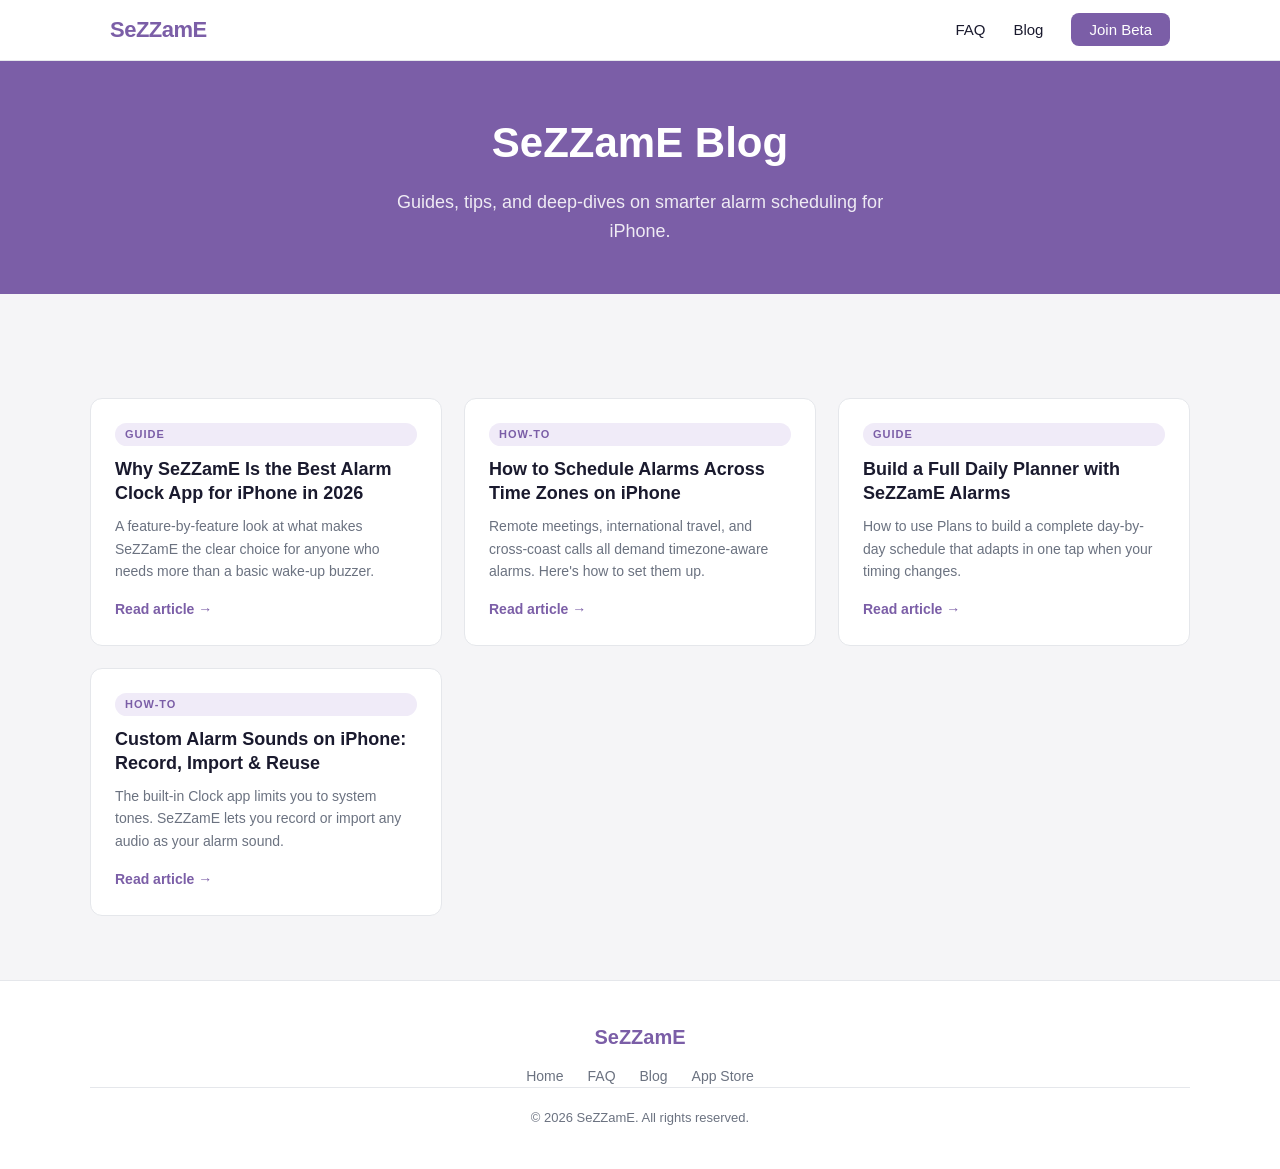
==== blog/index.html @ 6097d379 "fix: positive tone, TestFlight beta messaging, app icon in hero, remove Android badge" ====
<!DOCTYPE html>
<html lang="en">
<head>
  <meta charset="UTF-8">
  <meta name="viewport" content="width=device-width, initial-scale=1.0">
  <title>SeZZamE Blog – iPhone Alarm Tips, Guides &amp; Productivity</title>
  <meta name="description" content="The SeZZamE blog: in-depth guides on alarm scheduling, timezone management, custom sounds, daily planning, and getting the most out of your iPhone alarm clock.">
  <link rel="canonical" href="https://sezzame.app/blog/">
  <meta property="og:title" content="SeZZamE Blog – iPhone Alarm Tips &amp; Guides">
  <meta property="og:description" content="In-depth guides on alarm scheduling, timezone management, custom sounds, and daily planning.">
  <meta property="og:type" content="website">
  <meta property="og:url" content="https://sezzame.app/blog/">
  <link rel="stylesheet" href="../style.css">
</head>
<body>

<nav>
  <div class="nav-inner">
    <a class="nav-logo" href="../">SeZZamE</a>
    <ul class="nav-links">
      <li><a href="../faq.html">FAQ</a></li>
      <li><a href="./">Blog</a></li>
      <li><a class="nav-cta" href="mailto:hello@sezzame.app">Join Beta</a><!-- TODO: replace with TestFlight link --></li>
    </ul>
  </div>
</nav>

<div style="background: var(--purple); padding: 48px 20px; text-align: center; color: #fff;">
  <h1 style="font-size: clamp(28px,4vw,42px); font-weight: 800; margin-bottom: 12px;">SeZZamE Blog</h1>
  <p style="font-size: 18px; opacity: 0.88; max-width: 500px; margin: 0 auto;">Guides, tips, and deep-dives on smarter alarm scheduling for iPhone.</p>
</div>

<section>
  <div class="container">
    <div class="blog-grid">

      <a class="blog-card" href="best-alarm-app-iphone.html">
        <span class="blog-tag">Guide</span>
        <h3>Why SeZZamE Is the Best Alarm Clock App for iPhone in 2026</h3>
        <p>A feature-by-feature look at what makes SeZZamE the clear choice for anyone who needs more than a basic wake-up buzzer.</p>
        <span class="read-more">Read article →</span>
      </a>

      <a class="blog-card" href="timezone-alarms-iphone.html">
        <span class="blog-tag">How-To</span>
        <h3>How to Schedule Alarms Across Time Zones on iPhone</h3>
        <p>Remote meetings, international travel, and cross-coast calls all demand timezone-aware alarms. Here's how to set them up.</p>
        <span class="read-more">Read article →</span>
      </a>

      <a class="blog-card" href="alarm-planner-guide.html">
        <span class="blog-tag">Guide</span>
        <h3>Build a Full Daily Planner with SeZZamE Alarms</h3>
        <p>How to use Plans to build a complete day-by-day schedule that adapts in one tap when your timing changes.</p>
        <span class="read-more">Read article →</span>
      </a>

      <a class="blog-card" href="custom-alarm-sounds-iphone.html">
        <span class="blog-tag">How-To</span>
        <h3>Custom Alarm Sounds on iPhone: Record, Import &amp; Reuse</h3>
        <p>The built-in Clock app limits you to system tones. SeZZamE lets you record or import any audio as your alarm sound.</p>
        <span class="read-more">Read article →</span>
      </a>

    </div>
  </div>
</section>

<footer>
  <div class="footer-inner">
    <div class="footer-logo">SeZZamE</div>
    <nav class="footer-links">
      <a href="../">Home</a>
      <a href="../faq.html">FAQ</a>
      <a href="./">Blog</a>
      <a href="https://apps.apple.com/app/sezzame">App Store</a>
    </nav>
    <p class="footer-copy">&copy; 2026 SeZZamE. All rights reserved.</p>
  </div>
</footer>

</body>
</html>
---- style.css ----
/* SeZZamE website — shared stylesheet */
/* Replace --brand-purple if your accent hex differs */

*, *::before, *::after { box-sizing: border-box; margin: 0; padding: 0; }

:root {
  --purple: #7B5EA7;
  --purple-light: #f0ebf8;
  --purple-dark: #5a4480;
  --text: #1a1a2e;
  --muted: #6b7280;
  --bg: #f5f5f7;
  --card: #ffffff;
  --border: #e5e7eb;
  --radius: 12px;
  --max-w: 1100px;
  --max-prose: 760px;
}

body {
  font-family: -apple-system, BlinkMacSystemFont, "Segoe UI", Roboto, sans-serif;
  background: var(--bg);
  color: var(--text);
  line-height: 1.6;
  font-size: 16px;
}

a { color: var(--purple); text-decoration: none; }
a:hover { text-decoration: underline; }

/* ── Nav ── */
nav {
  background: #fff;
  border-bottom: 1px solid var(--border);
  position: sticky; top: 0; z-index: 100;
}
.nav-inner {
  max-width: var(--max-w);
  margin: 0 auto;
  padding: 0 20px;
  height: 60px;
  display: flex;
  align-items: center;
  justify-content: space-between;
}
.nav-logo {
  font-size: 22px; font-weight: 700; color: var(--purple);
  letter-spacing: -0.5px;
}
.nav-links { display: flex; gap: 28px; list-style: none; }
.nav-links a { color: var(--text); font-size: 15px; font-weight: 500; }
.nav-links a:hover { color: var(--purple); text-decoration: none; }
.nav-cta {
  background: var(--purple); color: #fff !important;
  padding: 8px 18px; border-radius: 8px; font-weight: 600;
}
.nav-cta:hover { background: var(--purple-dark); text-decoration: none !important; }

/* ── Hero ── */
.hero {
  background: linear-gradient(135deg, var(--purple) 0%, #a07cc5 100%);
  color: #fff;
  text-align: center;
  padding: 72px 20px 80px;
}
.hero-icon {
  width: 96px; height: 96px; border-radius: 22px;
  box-shadow: 0 8px 28px rgba(0,0,0,0.28);
  margin-bottom: 22px; display: block; margin-left: auto; margin-right: auto;
}
.beta-pill {
  display: inline-block;
  background: rgba(255,255,255,0.18); border: 1px solid rgba(255,255,255,0.35);
  color: #fff; font-size: 13px; font-weight: 600; letter-spacing: 0.3px;
  padding: 5px 14px; border-radius: 100px; margin-bottom: 20px;
}
.hero h1 { font-size: clamp(32px, 5vw, 54px); font-weight: 800; line-height: 1.15; margin-bottom: 20px; }
.hero p { font-size: clamp(16px, 2vw, 20px); opacity: 0.92; max-width: 600px; margin: 0 auto 36px; }
.btn-store {
  display: inline-flex; align-items: center; gap: 10px;
  background: #fff; color: var(--purple);
  font-size: 16px; font-weight: 700;
  padding: 14px 28px; border-radius: 12px;
  transition: transform 0.15s, box-shadow 0.15s;
  box-shadow: 0 4px 14px rgba(0,0,0,0.15);
}
.btn-store:hover { transform: translateY(-2px); box-shadow: 0 8px 20px rgba(0,0,0,0.2); text-decoration: none; }
.btn-beta {
  display: inline-block;
  background: #fff; color: var(--purple);
  font-size: 16px; font-weight: 700;
  padding: 14px 32px; border-radius: 12px;
  transition: transform 0.15s, box-shadow 0.15s;
  box-shadow: 0 4px 14px rgba(0,0,0,0.15);
}
.btn-beta:hover { transform: translateY(-2px); box-shadow: 0 8px 20px rgba(0,0,0,0.2); text-decoration: none; }
.hero-badge {
  margin-top: 20px; font-size: 13px; opacity: 0.78;
}

/* ── Sections ── */
section { padding: 64px 20px; }
.container { max-width: var(--max-w); margin: 0 auto; }
.section-label {
  font-size: 12px; font-weight: 700; letter-spacing: 1.2px;
  text-transform: uppercase; color: var(--purple); margin-bottom: 10px;
}
.section-title {
  font-size: clamp(26px, 3vw, 38px); font-weight: 800; line-height: 1.2;
  margin-bottom: 14px;
}
.section-sub { font-size: 17px; color: var(--muted); max-width: 560px; }

/* ── Features grid ── */
.features-grid {
  display: grid;
  grid-template-columns: repeat(auto-fill, minmax(280px, 1fr));
  gap: 18px;
  margin-top: 40px;
}
.feature-card {
  background: var(--card); border-radius: var(--radius);
  padding: 22px; border: 1px solid var(--border);
}
.feature-icon {
  width: 42px; height: 42px; border-radius: 10px;
  background: var(--purple-light); display: flex; align-items: center; justify-content: center;
  font-size: 20px; margin-bottom: 14px;
}
.feature-card h3 { font-size: 16px; font-weight: 700; margin-bottom: 6px; }
.feature-card p { font-size: 14px; color: var(--muted); line-height: 1.5; }

/* ── Premium banner ── */
.premium-section {
  background: linear-gradient(135deg, #1a1a2e 0%, #2d1b69 100%);
  color: #fff;
}
.premium-grid {
  display: grid; grid-template-columns: 1fr 1fr; gap: 40px; align-items: center;
  max-width: var(--max-w); margin: 0 auto;
}
.premium-section .section-label { color: #c4aef0; }
.premium-section .section-title { color: #fff; }
.premium-section .section-sub { color: rgba(255,255,255,0.7); }
.premium-list { list-style: none; margin: 24px 0 32px; display: flex; flex-direction: column; gap: 10px; }
.premium-list li { display: flex; align-items: center; gap: 10px; font-size: 15px; }
.premium-list li::before { content: "✓"; color: #a78bf8; font-weight: 700; font-size: 16px; }
.btn-primary {
  display: inline-block; background: var(--purple); color: #fff;
  padding: 14px 28px; border-radius: 10px; font-weight: 700; font-size: 16px;
}
.btn-primary:hover { background: var(--purple-dark); text-decoration: none; }
.btn-outline {
  display: inline-block; border: 2px solid rgba(255,255,255,0.4); color: #fff;
  padding: 12px 26px; border-radius: 10px; font-weight: 600; font-size: 15px; margin-left: 12px;
}
.btn-outline:hover { border-color: #fff; text-decoration: none; }
.premium-visual {
  background: rgba(255,255,255,0.07); border-radius: 16px; padding: 32px;
  border: 1px solid rgba(255,255,255,0.12); text-align: center; color: rgba(255,255,255,0.8);
}
.premium-visual .price { font-size: 48px; font-weight: 800; color: #fff; }
.premium-visual .price sup { font-size: 24px; vertical-align: super; }
.premium-visual .price-label { font-size: 14px; color: rgba(255,255,255,0.6); margin-bottom: 20px; }
.premium-visual .or { margin: 12px 0; font-size: 13px; color: rgba(255,255,255,0.5); }
.price-annual { font-size: 22px; font-weight: 700; color: #a78bf8; }

/* ── FAQ ── */
.faq-list { max-width: var(--max-prose); margin: 40px auto 0; }
.faq-item {
  background: var(--card); border: 1px solid var(--border);
  border-radius: var(--radius); margin-bottom: 12px;
  overflow: hidden;
}
.faq-q {
  width: 100%; background: none; border: none; cursor: pointer;
  padding: 18px 22px; text-align: left; font-size: 16px; font-weight: 600;
  color: var(--text); display: flex; justify-content: space-between; align-items: center;
}
.faq-q::after { content: "+"; font-size: 22px; color: var(--purple); font-weight: 400; flex-shrink: 0; margin-left: 12px; }
.faq-item.open .faq-q::after { content: "−"; }
.faq-a { display: none; padding: 0 22px 18px; color: var(--muted); font-size: 15px; line-height: 1.7; }
.faq-item.open .faq-a { display: block; }

/* ── Blog cards ── */
.blog-grid {
  display: grid; grid-template-columns: repeat(auto-fill, minmax(300px, 1fr));
  gap: 22px; margin-top: 40px;
}
.blog-card {
  background: var(--card); border-radius: var(--radius); border: 1px solid var(--border);
  padding: 24px; display: flex; flex-direction: column;
  transition: box-shadow 0.15s;
}
.blog-card:hover { box-shadow: 0 4px 20px rgba(0,0,0,0.09); text-decoration: none; }
.blog-tag {
  font-size: 11px; font-weight: 700; letter-spacing: 1px; text-transform: uppercase;
  color: var(--purple); background: var(--purple-light); padding: 3px 10px;
  border-radius: 100px; display: inline-block; margin-bottom: 12px;
}
.blog-card h3 { font-size: 18px; font-weight: 700; color: var(--text); margin-bottom: 10px; line-height: 1.3; }
.blog-card p { font-size: 14px; color: var(--muted); flex: 1; margin-bottom: 16px; }
.blog-card .read-more { font-size: 14px; font-weight: 600; color: var(--purple); }

/* ── Prose (blog posts) ── */
.prose {
  max-width: var(--max-prose); margin: 0 auto;
  padding: 48px 20px 80px;
}
.prose h1 { font-size: clamp(28px, 4vw, 42px); font-weight: 800; line-height: 1.2; margin-bottom: 16px; }
.prose .post-meta { font-size: 14px; color: var(--muted); margin-bottom: 32px; display: flex; gap: 16px; flex-wrap: wrap; }
.prose h2 { font-size: 24px; font-weight: 700; margin: 40px 0 14px; color: var(--text); }
.prose h3 { font-size: 19px; font-weight: 700; margin: 28px 0 10px; }
.prose p { margin-bottom: 18px; color: #374151; line-height: 1.75; }
.prose ul, .prose ol { margin: 0 0 18px 24px; }
.prose li { margin-bottom: 8px; color: #374151; line-height: 1.7; }
.prose strong { color: var(--text); }
.prose .callout {
  background: var(--purple-light); border-left: 4px solid var(--purple);
  border-radius: 0 8px 8px 0; padding: 16px 20px; margin: 28px 0;
}
.prose .callout p { color: var(--text); margin-bottom: 0; }
.prose .cta-box {
  background: linear-gradient(135deg, var(--purple), #a07cc5);
  color: #fff; border-radius: var(--radius); padding: 32px; text-align: center;
  margin: 40px 0;
}
.prose .cta-box h3 { color: #fff; margin: 0 0 12px; }
.prose .cta-box p { color: rgba(255,255,255,0.85); margin-bottom: 20px; }
.post-tag { display: inline-block; font-size: 11px; font-weight: 700; letter-spacing: 1px; text-transform: uppercase; color: var(--purple); background: var(--purple-light); padding: 3px 10px; border-radius: 100px; margin-bottom: 16px; }

/* ── Footer ── */
footer {
  background: #fff; border-top: 1px solid var(--border);
  padding: 40px 20px; text-align: center;
}
.footer-inner { max-width: var(--max-w); margin: 0 auto; }
.footer-logo { font-size: 20px; font-weight: 700; color: var(--purple); margin-bottom: 12px; }
.footer-links { display: flex; gap: 24px; justify-content: center; flex-wrap: wrap; margin-bottom: 20px; }
.footer-links a { font-size: 14px; color: var(--muted); }
.footer-links a:hover { color: var(--purple); }
.footer-copy { font-size: 13px; color: var(--muted); }

/* ── Responsive ── */
@media (max-width: 768px) {
  .nav-links { display: none; }
  .premium-grid { grid-template-columns: 1fr; }
  .premium-visual { display: none; }
}
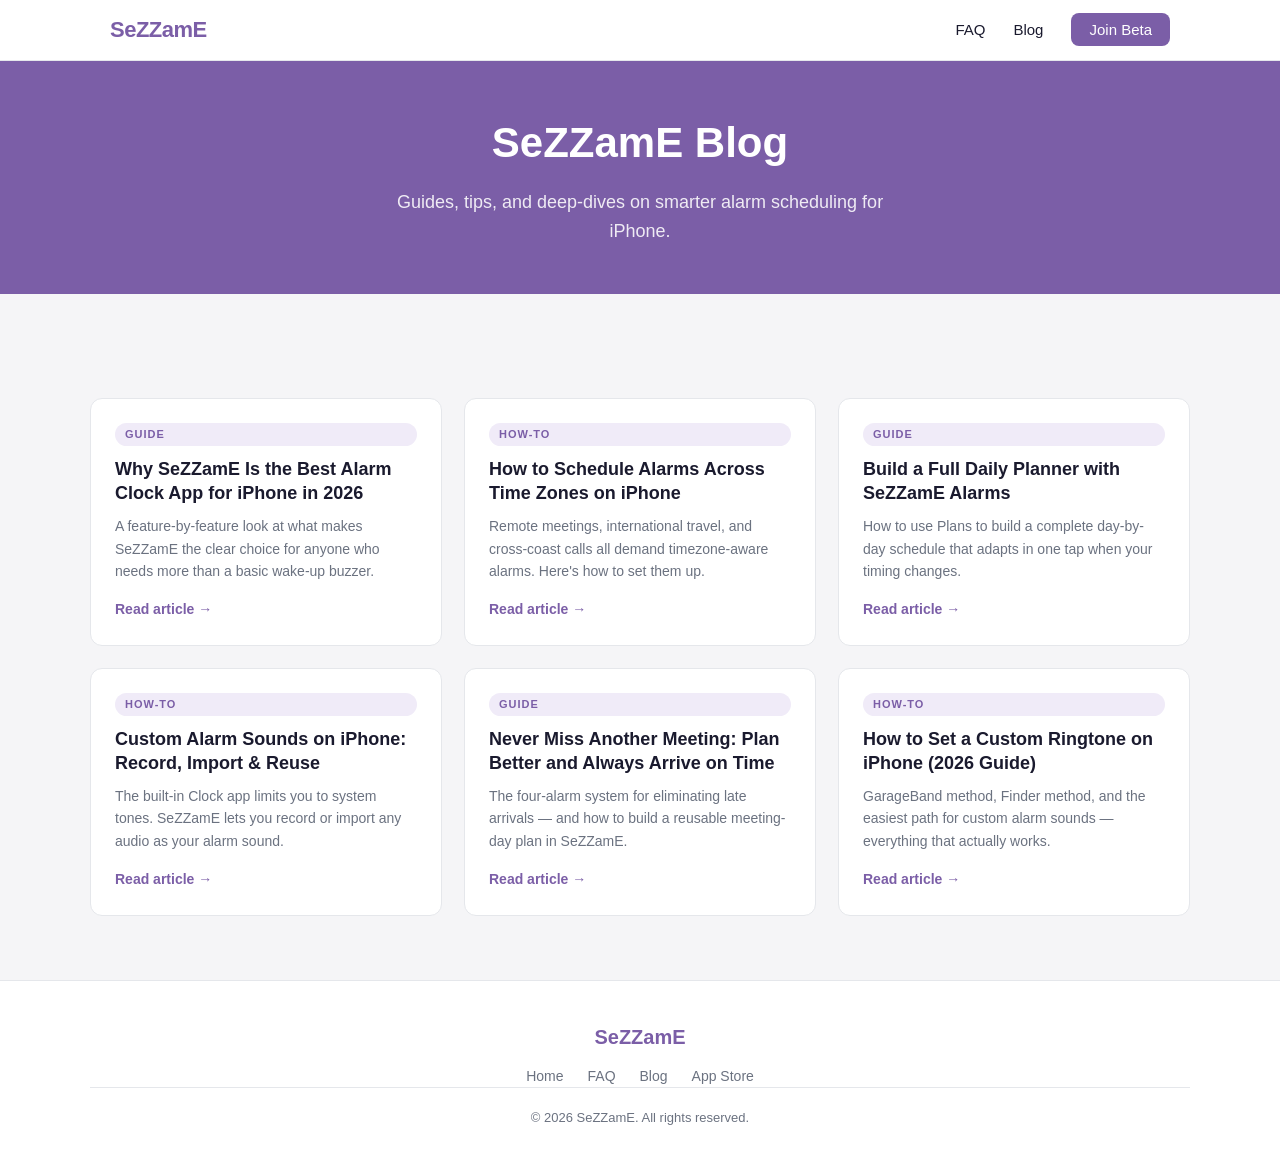
==== commit 8444d5de: "add two new blog posts: meeting punctuality guide and custom ringtone how-to" ====
--- a/blog/index.html
+++ b/blog/index.html
@@ -62,6 +62,20 @@
         <span class="read-more">Read article →</span>
       </a>
 
+      <a class="blog-card" href="never-miss-a-meeting.html">
+        <span class="blog-tag">Guide</span>
+        <h3>Never Miss Another Meeting: Plan Better and Always Arrive on Time</h3>
+        <p>The four-alarm system for eliminating late arrivals — and how to build a reusable meeting-day plan in SeZZamE.</p>
+        <span class="read-more">Read article →</span>
+      </a>
+
+      <a class="blog-card" href="custom-ringtone-iphone.html">
+        <span class="blog-tag">How-To</span>
+        <h3>How to Set a Custom Ringtone on iPhone (2026 Guide)</h3>
+        <p>GarageBand method, Finder method, and the easiest path for custom alarm sounds — everything that actually works.</p>
+        <span class="read-more">Read article →</span>
+      </a>
+
     </div>
   </div>
 </section>
